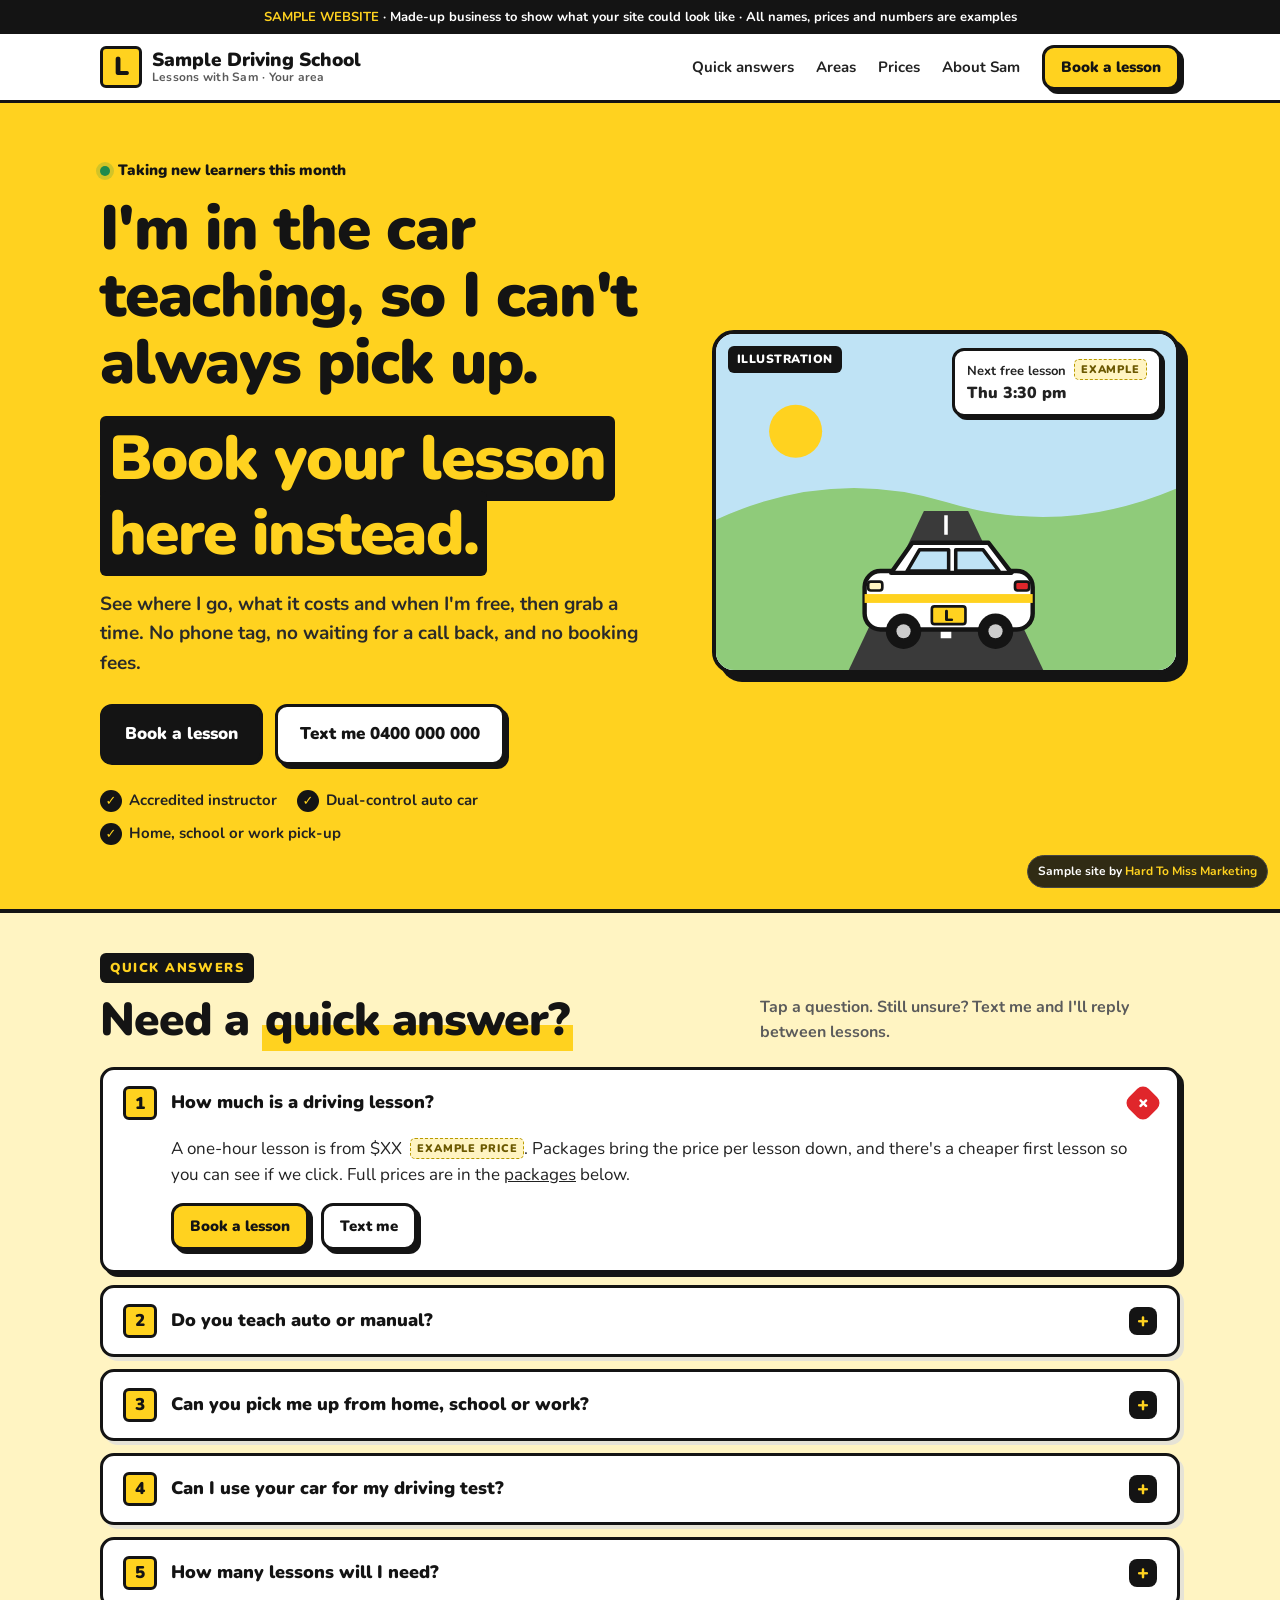
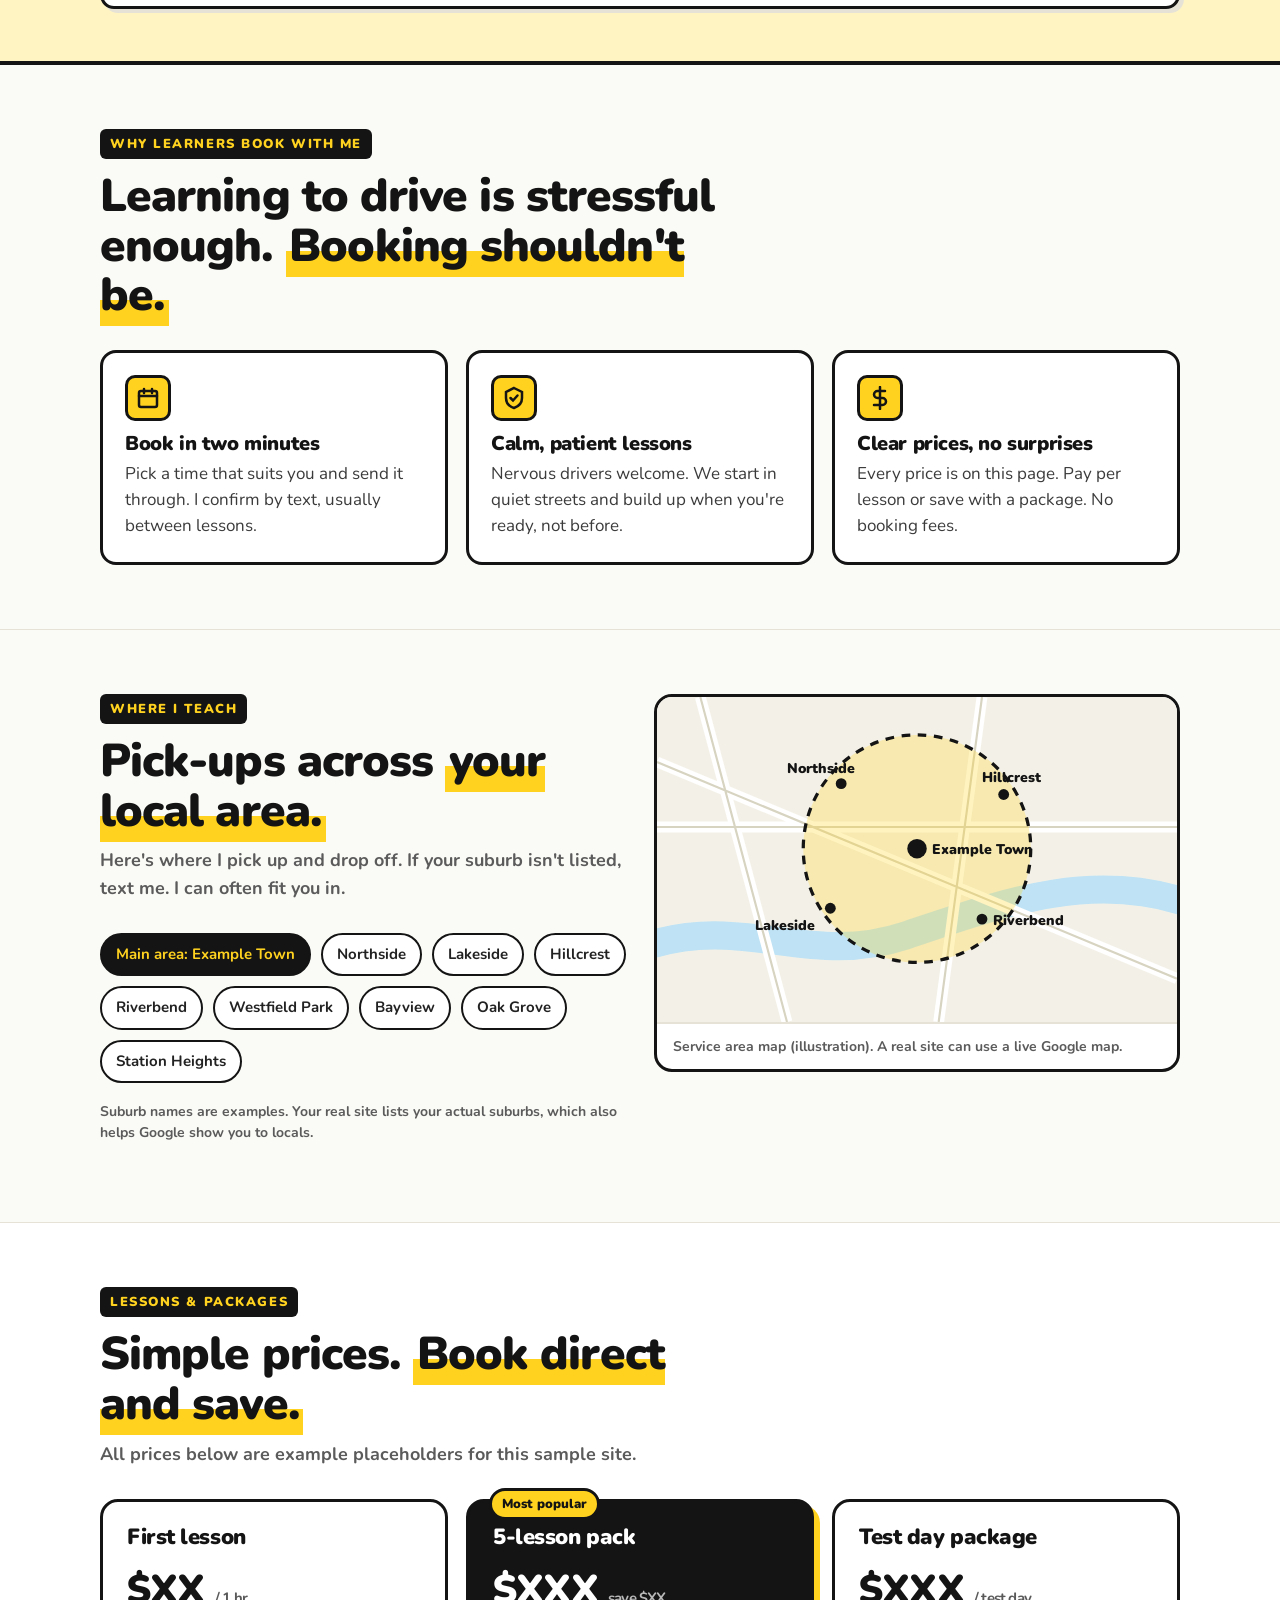
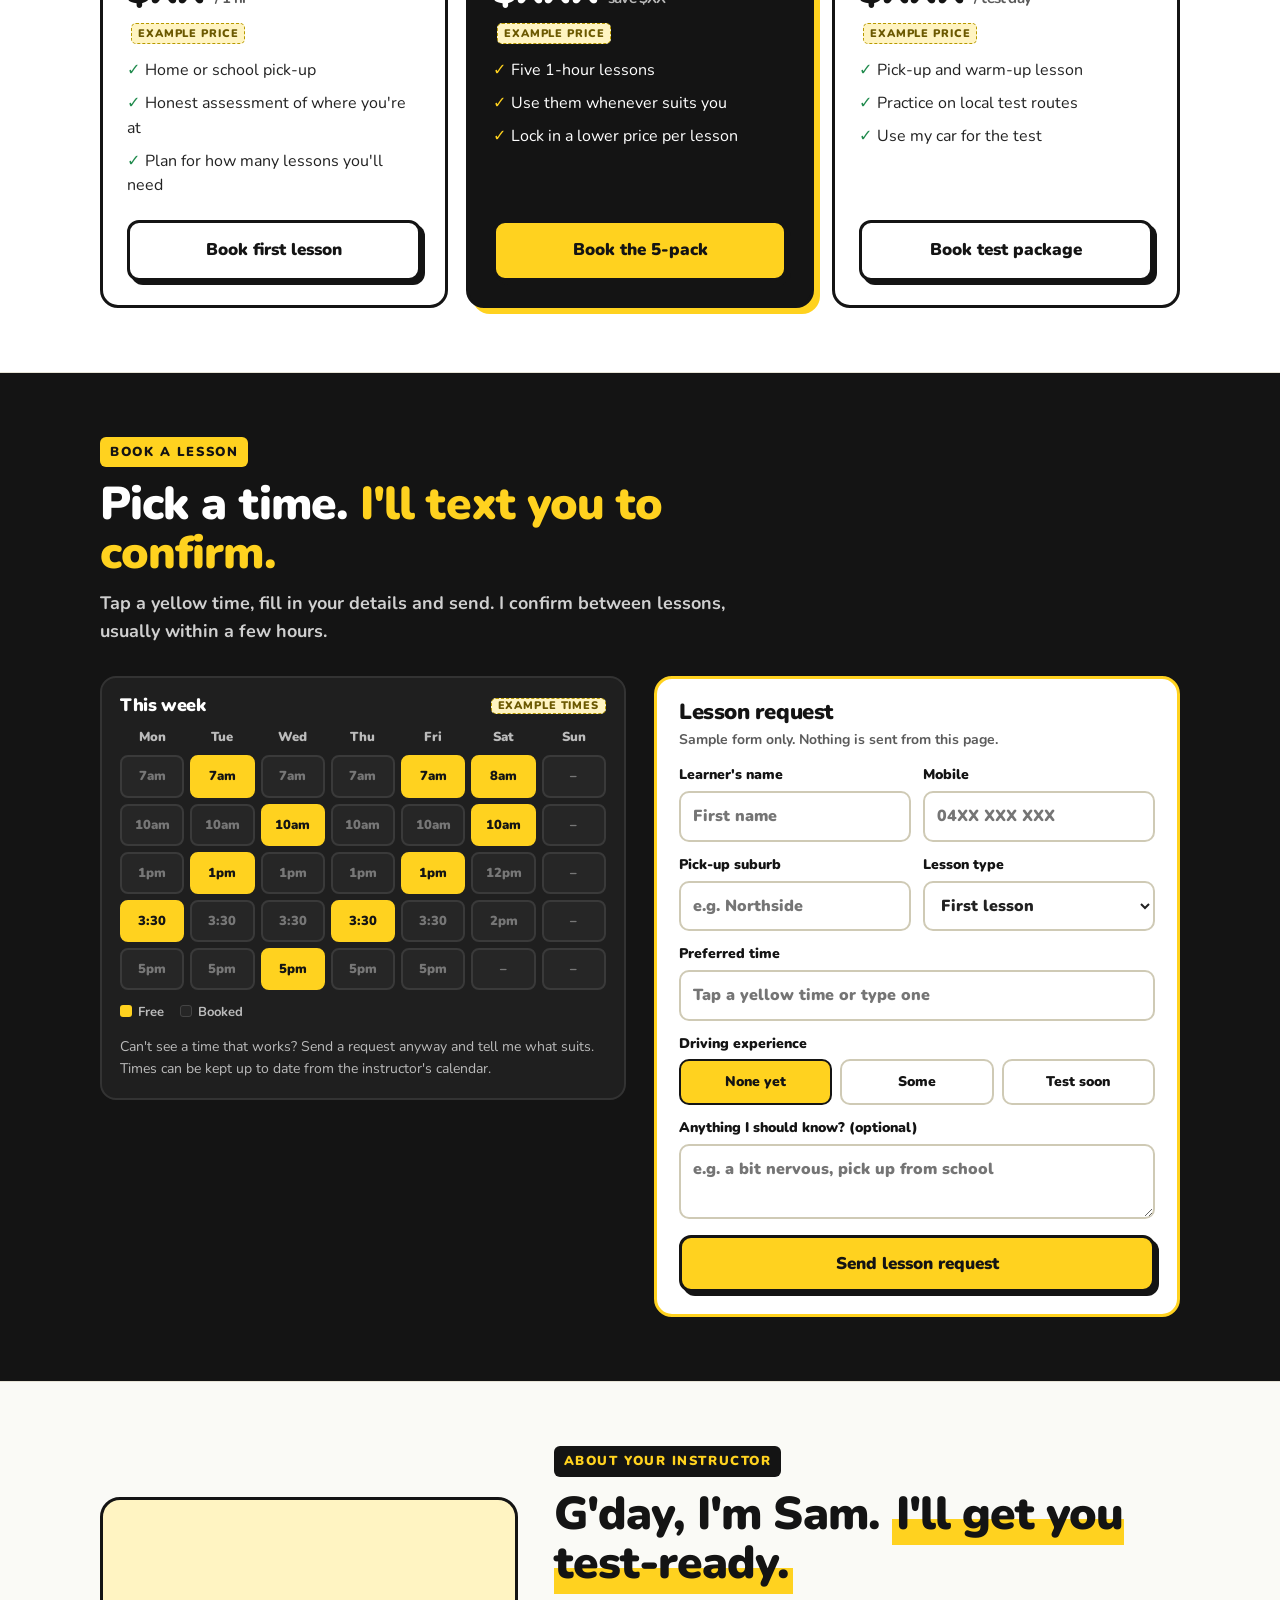
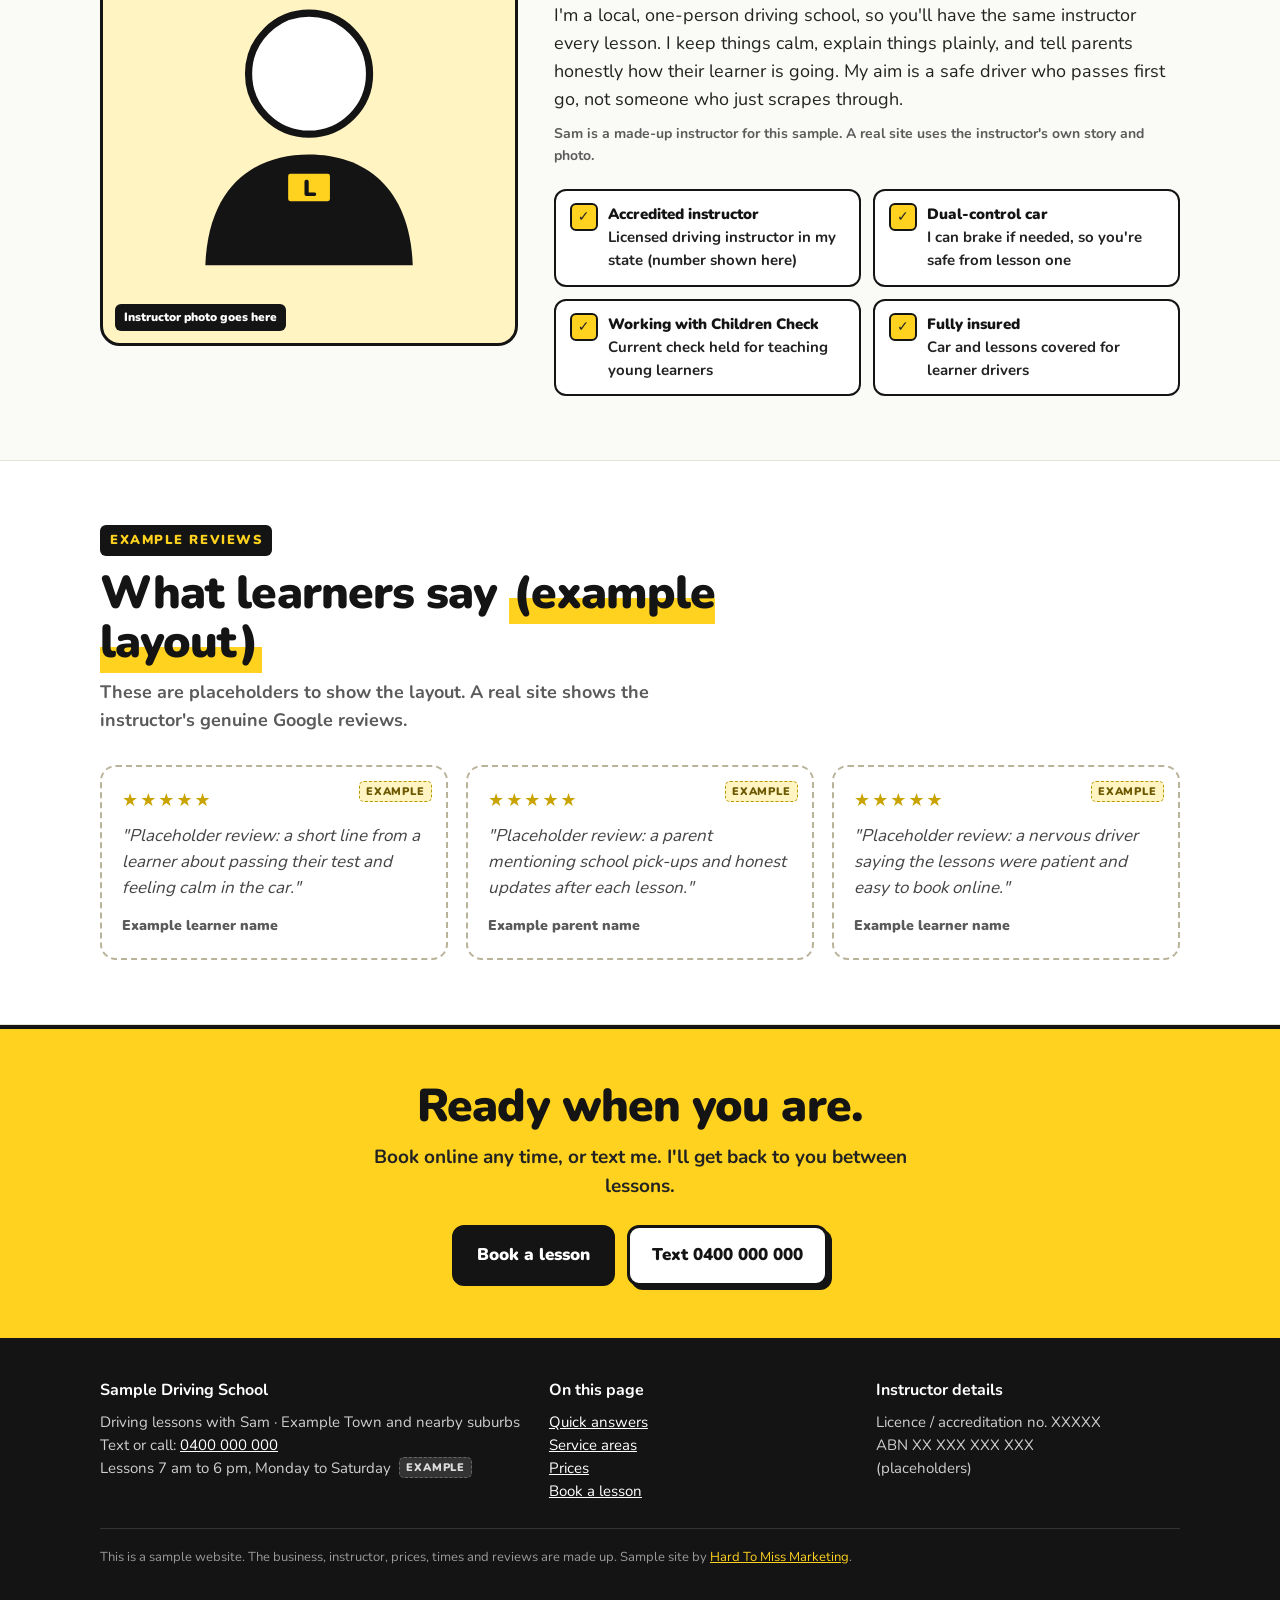
==== samples/driving-instructor/index.html @ 2f1a0ff8 "Add driving instructor sample site at /samples/driving-instructor/ (noindex)" ====
<!doctype html>
<html lang="en-AU">
<head>
<meta charset="utf-8">
<meta name="viewport" content="width=device-width,initial-scale=1">
<title>Sample Driving School | Driving lessons with Sam (sample site)</title>
<meta name="description" content="SAMPLE SITE. Driving lessons with a patient, accredited local instructor. Auto lessons, home and school pick-ups, test packages. Book online, no phone tag.">
<meta name="robots" content="noindex,nofollow">
<style>
@font-face{font-family:Nunito;font-weight:400;font-display:swap;src:url(fonts/Nunito-400.woff2) format('woff2')}
@font-face{font-family:Nunito;font-weight:700;font-display:swap;src:url(fonts/Nunito-700.woff2) format('woff2')}
@font-face{font-family:Nunito;font-weight:900;font-display:swap;src:url(fonts/Nunito-900.woff2) format('woff2')}
:root{--yl:#FFD21F;--yl2:#FFF4C2;--dk:#141414;--ink:#222;--mu:#5b5b5b;--rd:#E0262B;--bg:#FAFAF6;--ln:#e6e3d6;--gn:#1F8A4C}
*{box-sizing:border-box}
html{scroll-behavior:smooth}
body{margin:0;font-family:Nunito,system-ui,-apple-system,Segoe UI,Arial,sans-serif;color:var(--ink);background:var(--bg);line-height:1.55;font-size:17px}
a{color:inherit}
img,svg{max-width:100%;display:block}
.wrap{max-width:1120px;margin:0 auto;padding:0 20px}
h1,h2,h3{font-weight:900;color:var(--dk);line-height:1.08;letter-spacing:-.02em;margin:0}
h2{font-size:clamp(30px,4vw,46px)}
.lab{display:inline-block;font-weight:900;font-size:13px;letter-spacing:.12em;text-transform:uppercase;background:var(--dk);color:var(--yl);padding:5px 10px;border-radius:6px}
.hl{background:linear-gradient(transparent 58%,var(--yl) 58%);padding:0 .08em}
.btn{white-space:nowrap;display:inline-flex;align-items:center;justify-content:center;gap:8px;font-weight:900;font-size:17px;text-decoration:none;padding:14px 22px;border-radius:12px;border:3px solid var(--dk);min-height:52px;cursor:pointer;font-family:inherit;transition:transform .12s,box-shadow .12s}
.btn:active{transform:translate(2px,2px)}
.btn.y{background:var(--yl);color:var(--dk);box-shadow:4px 4px 0 var(--dk)}
.btn.k{background:var(--dk);color:#fff;box-shadow:4px 4px 0 var(--yl)}
.btn.w{background:#fff;color:var(--dk);box-shadow:4px 4px 0 var(--dk)}
.cta{display:flex;flex-wrap:wrap;gap:12px}
/* sample ribbon */
.sample{background:var(--dk);color:#fff;font-size:13px;font-weight:700;text-align:center;padding:7px 12px}
.sample b{color:var(--yl)}
/* header */
header{background:#fff;border-bottom:3px solid var(--dk);position:sticky;top:0;z-index:20}
header .wrap{display:flex;align-items:center;justify-content:space-between;gap:14px;height:66px}
.logo{display:flex;align-items:center;gap:10px;text-decoration:none;font-weight:900;font-size:19px;color:var(--dk);line-height:1.05}
.logo small{display:block;font-weight:700;font-size:12px;color:var(--mu);letter-spacing:.02em}
.lp{flex:none;width:42px;height:42px;background:var(--yl);border:3px solid var(--dk);border-radius:6px;display:grid;place-items:center;font-weight:900;font-size:26px;color:var(--dk);line-height:1}
nav{display:flex;align-items:center;gap:22px;font-weight:700;font-size:15px}
nav a{text-decoration:none}
nav a:not(.btn):hover{text-decoration:underline;text-decoration-color:var(--yl);text-decoration-thickness:3px}
nav .btn{min-height:42px;padding:8px 16px;font-size:15px}
@media(max-width:860px){nav a:not(.btn){display:none}}
/* hero */
.hero{background:var(--yl);border-bottom:4px solid var(--dk);position:relative;overflow:hidden}
.hero .wrap{display:grid;grid-template-columns:1.1fr .9fr;gap:40px;align-items:center;padding-top:56px;padding-bottom:64px}
.hero .kick{font-weight:900;font-size:15px;color:var(--dk);display:flex;align-items:center;gap:8px;margin-bottom:14px}
.hero .kick i{width:10px;height:10px;border-radius:50%;background:var(--gn);box-shadow:0 0 0 4px rgba(31,138,76,.2);display:inline-block}
.hero h1{font-size:clamp(36px,5.2vw,62px)}
.hero h1 .l1{display:block;margin-bottom:.38em}
.hero h1 .l2{display:inline;line-height:1.22}
.hero h1 .l2{background:var(--dk);color:var(--yl);padding:0 .14em;border-radius:6px;box-decoration-break:clone;-webkit-box-decoration-break:clone}
.hero p.sub{font-size:19px;font-weight:700;max-width:540px;margin:18px 0 26px;color:#2a2a2a}
.hero .ticks{list-style:none;padding:0;margin:24px 0 0;display:flex;flex-wrap:wrap;gap:10px 20px;font-weight:700;font-size:15px}
.hero .ticks li::before{content:"✓";display:inline-grid;place-items:center;width:22px;height:22px;border-radius:50%;background:var(--dk);color:var(--yl);font-size:13px;margin-right:7px;font-weight:900}
.art{background:#fff;border:4px solid var(--dk);border-radius:22px;box-shadow:8px 8px 0 var(--dk);overflow:hidden;position:relative}
.art .tag{position:absolute;top:12px;left:12px;background:var(--dk);color:#fff;font-size:12px;font-weight:900;padding:4px 9px;border-radius:6px;letter-spacing:.04em}
.next{position:absolute;right:14px;top:14px;background:#fff;border:3px solid var(--dk);border-radius:12px;padding:8px 12px;font-size:13px;font-weight:700;box-shadow:3px 3px 0 var(--dk)}
.next b{display:block;font-size:16px;font-weight:900}
/* quick answers */
.qa{background:var(--yl2);padding:40px 0 52px;border-bottom:4px solid var(--dk)}
.qa .head{display:flex;align-items:end;justify-content:space-between;gap:20px;flex-wrap:wrap;margin-bottom:22px}
.qa h2{margin-top:12px}
.qa .hint{font-weight:700;color:var(--mu);font-size:16px;max-width:420px;margin:0}
.acc{display:grid;gap:12px}
.acc details{background:#fff;border:3px solid var(--dk);border-radius:14px;box-shadow:4px 4px 0 var(--ln);overflow:hidden}
.acc details[open]{box-shadow:4px 4px 0 var(--dk)}
.acc summary{list-style:none;cursor:pointer;display:flex;align-items:center;gap:14px;padding:16px 20px;font-weight:900;font-size:18px;color:var(--dk)}
.acc summary::-webkit-details-marker{display:none}
.acc .n{flex:none;width:34px;height:34px;border-radius:6px;background:var(--yl);border:3px solid var(--dk);display:grid;place-items:center;font-weight:900;font-size:17px;line-height:1}
.acc .q{flex:1}
.acc .ch{flex:none;width:28px;height:28px;border-radius:8px;background:var(--dk);color:var(--yl);display:grid;place-items:center;font-weight:900;font-size:20px;line-height:1;transition:transform .15s}
.acc details[open] .ch{transform:rotate(45deg);background:var(--rd);color:#fff}
.acc .ans{padding:0 20px 20px 68px}
.acc .ans p{margin:0 0 14px;font-size:17px}
.acc .ans .btn{min-height:44px;padding:9px 16px;font-size:15px}
.eg{display:inline-block;font-size:11px;font-weight:900;letter-spacing:.08em;text-transform:uppercase;background:var(--yl2);border:1.5px dashed #b89a00;color:#6b5800;padding:1px 6px;border-radius:5px;vertical-align:2px;margin-left:4px}
/* sections */
section.s{padding:64px 0;border-bottom:1px solid var(--ln)}
.sh{max-width:640px;margin-bottom:30px}
.sh p{color:var(--mu);font-weight:700;margin:12px 0 0;font-size:18px}
.sh h2{margin-top:12px}
/* problem strip */
.why{display:grid;grid-template-columns:repeat(3,1fr);gap:18px}
.card{background:#fff;border:3px solid var(--dk);border-radius:16px;padding:22px}
.card h3{font-size:20px;margin:12px 0 6px}
.card p{margin:0;color:#3b3b3b}
.ic{width:46px;height:46px;border-radius:10px;background:var(--yl);border:3px solid var(--dk);display:grid;place-items:center}
/* areas */
.areas{display:grid;grid-template-columns:1fr 1fr;gap:28px;align-items:start}
.chips{display:flex;flex-wrap:wrap;gap:10px}
.chips span{background:#fff;border:2px solid var(--dk);border-radius:999px;padding:8px 14px;font-weight:700;font-size:15px}
.chips span.m{background:var(--dk);color:var(--yl)}
.mapbox{background:#fff;border:3px solid var(--dk);border-radius:18px;overflow:hidden}
.mapbox .cap{padding:12px 16px;font-size:14px;font-weight:700;color:var(--mu);border-top:2px solid var(--ln)}
/* packages */
.pk{display:grid;grid-template-columns:repeat(3,1fr);gap:18px;align-items:stretch}
.pkg{background:#fff;border:3px solid var(--dk);border-radius:18px;padding:24px;display:flex;flex-direction:column;position:relative}
.pkg.pop{background:var(--dk);color:#fff;box-shadow:6px 6px 0 var(--yl)}
.pkg.pop h3,.pkg.pop .pr{color:#fff}
.pkg .badge{position:absolute;top:-14px;left:20px;background:var(--yl);color:var(--dk);border:3px solid var(--dk);font-weight:900;font-size:13px;padding:3px 10px;border-radius:999px}
.pkg h3{font-size:22px}
.pkg .pr{font-size:40px;font-weight:900;color:var(--dk);margin:10px 0 2px;letter-spacing:-.02em}
.pkg .pr small{font-size:15px;font-weight:700;opacity:.7}
.pkg ul{list-style:none;padding:0;margin:14px 0 22px;display:grid;gap:8px;font-size:16px}
.pkg li::before{content:"✓ ";font-weight:900;color:var(--gn)}
.pkg.pop li::before{color:var(--yl)}
.pkg .btn{margin-top:auto}
.note{font-size:14px;color:var(--mu);font-weight:700;margin-top:18px}
/* booking */
.book{background:var(--dk);color:#fff;border-bottom:4px solid var(--yl)}
.book h2,.book h3{color:#fff}
.book .sh p{color:#cfcfcf}
.bk{display:grid;grid-template-columns:1fr 1fr;gap:28px;align-items:start}
.week{background:#1f1f1f;border:2px solid #333;border-radius:16px;padding:18px}
.week h3{font-size:18px;margin-bottom:12px;display:flex;justify-content:space-between;align-items:center;gap:8px}
.grid7{display:grid;grid-template-columns:repeat(7,1fr);gap:6px;font-size:13px;text-align:center}
.grid7 .d{font-weight:900;color:#bbb;padding-bottom:2px}
.slot{border-radius:8px;padding:9px 0;font-weight:900;border:2px solid #3a3a3a;color:#777;background:#262626}
.slot.o{background:var(--yl);color:var(--dk);border-color:var(--yl);cursor:pointer}
.slot.o.sel{background:#fff;border-color:#fff;outline:3px solid var(--gn)}
.key{display:flex;gap:16px;font-size:13px;color:#bbb;margin-top:12px;font-weight:700}
.key i{display:inline-block;width:12px;height:12px;border-radius:3px;margin-right:6px;vertical-align:-1px}
form{background:#fff;color:var(--ink);border-radius:18px;padding:22px;border:3px solid var(--yl)}
form h3{color:var(--dk)!important;font-size:22px;margin-bottom:4px}
form .small{font-size:14px;color:var(--mu);margin:0 0 14px;font-weight:700}
.f2{display:grid;grid-template-columns:1fr 1fr;gap:12px}
label{display:block;font-weight:900;font-size:14px;margin-bottom:12px;color:var(--dk)}
input,select,textarea{display:block;width:100%;margin-top:5px;font:inherit;font-size:16px;padding:11px 12px;border:2px solid #cfcab5;border-radius:10px;background:#fff;color:var(--ink)}
input:focus,select:focus,textarea:focus{outline:none;border-color:var(--dk);box-shadow:0 0 0 3px var(--yl)}
.seg{display:flex;gap:8px;margin-top:5px}
.seg label{flex:1;margin:0}
.seg input{position:absolute;opacity:0;width:1px;height:1px}
.seg span{display:block;text-align:center;border:2px solid #cfcab5;border-radius:10px;padding:10px;font-weight:900;cursor:pointer}
.seg input:checked+span{background:var(--yl);border-color:var(--dk)}
form .btn{width:100%;margin-top:4px}
.ok{display:none;background:#eaf7ef;border:2px solid var(--gn);border-radius:12px;padding:14px;font-weight:700;margin-top:12px}
/* about */
.ab{display:grid;grid-template-columns:.8fr 1.2fr;gap:36px;align-items:center}
.ph{background:var(--yl2);border:3px solid var(--dk);border-radius:20px;aspect-ratio:4/4.3;display:grid;place-items:center;position:relative;overflow:hidden}
.ph .tag{position:absolute;bottom:12px;left:12px;background:var(--dk);color:#fff;font-size:12px;font-weight:900;padding:4px 9px;border-radius:6px}
.trust{display:grid;grid-template-columns:1fr 1fr;gap:12px;margin-top:22px}
.trust div{background:#fff;border:2px solid var(--dk);border-radius:12px;padding:12px 14px;font-weight:700;font-size:15px;display:flex;gap:10px;align-items:flex-start}
.trust b{display:block;font-weight:900;color:var(--dk)}
.trust .ti{flex:none;width:28px;height:28px;border-radius:6px;background:var(--yl);border:2px solid var(--dk);display:grid;place-items:center;font-weight:900;font-size:14px}
/* reviews */
.rv3{display:grid;grid-template-columns:repeat(3,1fr);gap:18px}
.rev{background:#fff;border:2px dashed #b9b39a;border-radius:16px;padding:20px;position:relative}
.rev .st{color:#c9a400;font-size:18px;letter-spacing:2px}
.rev p{margin:8px 0 10px;font-style:italic;color:#444}
.rev small{font-weight:900;color:var(--mu)}
.rev .eg{position:absolute;top:14px;right:14px}
/* final cta */
.fin{background:var(--yl);border-top:4px solid var(--dk);border-bottom:4px solid var(--dk);padding:52px 0;text-align:center}
.fin p{font-weight:700;font-size:19px;margin:12px auto 24px;max-width:560px}
.fin .cta{justify-content:center}
footer{background:var(--dk);color:#cfcfcf;padding:36px 0 96px;font-size:15px}
footer .wrap{display:grid;grid-template-columns:1.4fr 1fr 1fr;gap:24px}
footer h4{color:#fff;margin:0 0 8px;font-size:16px}
footer a{color:#fff}
footer .htm{grid-column:1/-1;border-top:1px solid #333;padding-top:18px;font-size:13px;color:#9a9a9a}
footer .htm a{color:var(--yl)}
/* sticky mobile bar */
.bar{position:fixed;left:0;right:0;bottom:0;z-index:30;display:none;gap:8px;padding:10px 12px calc(10px + env(safe-area-inset-bottom));background:#fff;border-top:3px solid var(--dk)}
.bar .btn{flex:1;min-height:48px;padding:10px;font-size:16px;box-shadow:none}
/* sample badge */
.badge-htm{position:fixed;right:12px;bottom:12px;z-index:40;background:rgba(20,20,20,.88);color:#fff;font-size:12px;font-weight:700;padding:6px 10px;border-radius:999px;text-decoration:none;border:1px solid #444}
.badge-htm b{color:var(--yl)}
@media(max-width:900px){
 .hero .wrap,.areas,.bk,.ab{grid-template-columns:1fr}
 .why,.pk,.rv3{grid-template-columns:1fr}
 .pk{gap:26px}
 footer .wrap{grid-template-columns:1fr}
}
@media(max-width:600px){
 body{font-size:16px}
 .hero .wrap{padding-top:30px;padding-bottom:40px;gap:28px}
 .hero p.sub{font-size:17px}
 .hero .cta .btn{flex:1 1 100%}
 section.s{padding:46px 0}
 .acc summary{padding:14px;font-size:16px;gap:10px}
 .acc .n{width:30px;height:30px;font-size:15px}
 .acc .ans{padding:0 14px 16px 54px}
 .acc .ans .cta .btn{flex:1}
 .f2,.trust{grid-template-columns:1fr}
 .bar{display:flex}
 .badge-htm{bottom:84px}
 .logo{font-size:17px}
 nav .btn{display:none}
}
</style>
</head>
<body>

<div class="sample"><b>SAMPLE WEBSITE</b> · Made-up business to show what your site could look like · All names, prices and numbers are examples</div>

<header>
 <div class="wrap">
  <a class="logo" href="#top"><span class="lp">L</span><span>Sample Driving School<small>Lessons with Sam · Your area</small></span></a>
  <nav>
   <a href="#answers">Quick answers</a>
   <a href="#areas">Areas</a>
   <a href="#packages">Prices</a>
   <a href="#about">About Sam</a>
   <a class="btn y" href="#book">Book a lesson</a>
  </nav>
 </div>
</header>

<section class="hero" id="top">
 <div class="wrap">
  <div>
   <div class="kick"><i></i>Taking new learners this month</div>
   <h1><span class="l1">I'm in the car teaching, so I can't always pick up.</span> <span class="l2">Book your lesson here instead.</span></h1>
   <p class="sub">See where I go, what it costs and when I'm free, then grab a time. No phone tag, no waiting for a call back, and no booking fees.</p>
   <div class="cta">
    <a class="btn k" href="#book">Book a lesson</a>
    <a class="btn w" href="sms:0400000000?body=Hi%20Sam%2C%20I%27d%20like%20to%20book%20a%20driving%20lesson">Text me 0400 000 000</a>
   </div>
   <ul class="ticks">
    <li>Accredited instructor</li>
    <li>Dual-control auto car</li>
    <li>Home, school or work pick-up</li>
   </ul>
  </div>
  <div class="art" aria-hidden="true">
   <span class="tag">ILLUSTRATION</span>
   <svg viewBox="0 0 520 380" role="img">
    <rect width="520" height="380" fill="#BFE3F5"/>
    <circle cx="90" cy="110" r="30" fill="#FFD21F"/>
    <path d="M0 210 Q130 150 260 190 T520 175 V380 H0Z" fill="#8FCB7A"/>
    <path d="M150 380 L235 200 H285 L370 380Z" fill="#3a3a3a"/>
    <path d="M258 205 h4 v22 h-4z M256 245 h8 v30 h-8z M254 300 h12 v44 h-12z" fill="#fff"/>
    <g transform="translate(150 230)">
     <rect x="18" y="38" width="190" height="66" rx="18" fill="#fff" stroke="#141414" stroke-width="5"/>
     <path d="M48 40 L72 6 H158 L184 40Z" fill="#fff" stroke="#141414" stroke-width="5" stroke-linejoin="round"/>
     <path d="M80 14 H113 V38 H66Z M121 14 H152 L170 38 H121Z" fill="#BFE3F5" stroke="#141414" stroke-width="4" stroke-linejoin="round"/>
     <rect x="18" y="64" width="190" height="10" fill="#FFD21F"/>
     <rect x="94" y="78" width="38" height="20" rx="3" fill="#FFD21F" stroke="#141414" stroke-width="3"/>
     <text x="113" y="95" text-anchor="middle" font-family="Nunito,Arial" font-weight="900" font-size="18" fill="#141414">L</text>
     <circle cx="62" cy="106" r="20" fill="#141414"/><circle cx="62" cy="106" r="8" fill="#ccc"/>
     <circle cx="166" cy="106" r="20" fill="#141414"/><circle cx="166" cy="106" r="8" fill="#ccc"/>
     <rect x="22" y="50" width="16" height="10" rx="3" fill="#FFF4C2" stroke="#141414" stroke-width="3"/>
     <rect x="188" y="50" width="16" height="10" rx="3" fill="#E0262B" stroke="#141414" stroke-width="3"/>
    </g>
    
   </svg>
   <div class="next"><span>Next free lesson <span class="eg">Example</span></span><b>Thu 3:30 pm</b></div>
  </div>
 </div>
</section>

<section class="qa" id="answers" aria-label="Need a quick answer">
 <div class="wrap">
  <div class="head">
   <div>
    <span class="lab">Quick answers</span>
    <h2>Need a <span class="hl">quick answer?</span></h2>
   </div>
   <p class="hint">Tap a question. Still unsure? Text me and I'll reply between lessons.</p>
  </div>
  <div class="acc">
   <details open>
    <summary><span class="n">1</span><span class="q">How much is a driving lesson?</span><span class="ch" aria-hidden="true">+</span></summary>
    <div class="ans">
     <p>A one-hour lesson is from $XX <span class="eg">Example price</span>. Packages bring the price per lesson down, and there's a cheaper first lesson so you can see if we click. Full prices are in the <a href="#packages">packages</a> below.</p>
     <div class="cta"><a class="btn y" href="#book">Book a lesson</a><a class="btn w" href="sms:0400000000">Text me</a></div>
    </div>
   </details>
   <details>
    <summary><span class="n">2</span><span class="q">Do you teach auto or manual?</span><span class="ch" aria-hidden="true">+</span></summary>
    <div class="ans">
     <p>I teach in a dual-control automatic. Most learners go auto now because it's quicker to learn and easier to pass. If you specifically need a manual licence, text me and I'll point you to someone good.</p>
     <div class="cta"><a class="btn y" href="#book">Book a lesson</a><a class="btn w" href="sms:0400000000">Text me</a></div>
    </div>
   </details>
   <details>
    <summary><span class="n">3</span><span class="q">Can you pick me up from home, school or work?</span><span class="ch" aria-hidden="true">+</span></summary>
    <div class="ans">
     <p>Yes. I'll pick you up and drop you back anywhere in my <a href="#areas">service areas</a>, including straight from school. Parents are welcome to sit in the back for a lesson if they want to see how it's going.</p>
     <div class="cta"><a class="btn y" href="#book">Book a lesson</a><a class="btn w" href="sms:0400000000">Text me</a></div>
    </div>
   </details>
   <details>
    <summary><span class="n">4</span><span class="q">Can I use your car for my driving test?</span><span class="ch" aria-hidden="true">+</span></summary>
    <div class="ans">
     <p>Yes. With the test package I pick you up, give you a warm-up lesson on the local test routes, then you sit the test in the car you've been learning in. You book the test itself with the licensing office, and I'll help you find a time that works.</p>
     <div class="cta"><a class="btn y" href="#book">Book a lesson</a><a class="btn w" href="sms:0400000000">Text me</a></div>
    </div>
   </details>
   <details>
    <summary><span class="n">5</span><span class="q">How many lessons will I need?</span><span class="ch" aria-hidden="true">+</span></summary>
    <div class="ans">
     <p>It depends on how much driving you do at home. Someone who practises with a parent most weeks might only need a handful of lessons to get test-ready. A complete beginner will need more. After your first lesson I'll give you an honest number, not an upsell.</p>
     <div class="cta"><a class="btn y" href="#book">Book a lesson</a><a class="btn w" href="sms:0400000000">Text me</a></div>
    </div>
   </details>
  </div>
 </div>
</section>

<section class="s">
 <div class="wrap">
  <div class="sh">
   <span class="lab">Why learners book with me</span>
   <h2>Learning to drive is stressful enough. <span class="hl">Booking shouldn't be.</span></h2>
  </div>
  <div class="why">
   <div class="card">
    <div class="ic"><svg width="24" height="24" viewBox="0 0 24 24" fill="none" stroke="#141414" stroke-width="2.5" stroke-linecap="round"><rect x="3" y="5" width="18" height="16" rx="2"/><path d="M3 10h18M8 3v4M16 3v4"/></svg></div>
    <h3>Book in two minutes</h3>
    <p>Pick a time that suits you and send it through. I confirm by text, usually between lessons.</p>
   </div>
   <div class="card">
    <div class="ic"><svg width="24" height="24" viewBox="0 0 24 24" fill="none" stroke="#141414" stroke-width="2.5" stroke-linecap="round"><path d="M12 2l8 4v6c0 5-3.5 8.5-8 10-4.5-1.5-8-5-8-10V6z"/><path d="M8.5 12l2.5 2.5 4.5-5"/></svg></div>
    <h3>Calm, patient lessons</h3>
    <p>Nervous drivers welcome. We start in quiet streets and build up when you're ready, not before.</p>
   </div>
   <div class="card">
    <div class="ic"><svg width="24" height="24" viewBox="0 0 24 24" fill="none" stroke="#141414" stroke-width="2.5" stroke-linecap="round"><path d="M12 1v22M17 5H9.5a3.5 3.5 0 000 7h5a3.5 3.5 0 010 7H6"/></svg></div>
    <h3>Clear prices, no surprises</h3>
    <p>Every price is on this page. Pay per lesson or save with a package. No booking fees.</p>
   </div>
  </div>
 </div>
</section>

<section class="s" id="areas">
 <div class="wrap areas">
  <div>
   <div class="sh">
    <span class="lab">Where I teach</span>
    <h2>Pick-ups across <span class="hl">your local area.</span></h2>
    <p>Here's where I pick up and drop off. If your suburb isn't listed, text me. I can often fit you in.</p>
   </div>
   <div class="chips">
    <span class="m">Main area: Example Town</span>
    <span>Northside</span><span>Lakeside</span><span>Hillcrest</span><span>Riverbend</span><span>Westfield Park</span><span>Bayview</span><span>Oak Grove</span><span>Station Heights</span>
   </div>
   <p class="note">Suburb names are examples. Your real site lists your actual suburbs, which also helps Google show you to locals.</p>
  </div>
  <div class="mapbox" aria-hidden="true">
   <svg viewBox="0 0 480 300">
    <rect width="480" height="300" fill="#F3F1E7"/>
    <path d="M-10 230 C80 200 140 250 230 220 S400 160 490 190" stroke="#BFE3F5" stroke-width="26" fill="none"/>
    <path d="M40 0 L120 300 M0 120 H480 M300 0 L260 300 M0 60 L480 260" stroke="#fff" stroke-width="10"/>
    <path d="M40 0 L120 300 M0 120 H480 M300 0 L260 300 M0 60 L480 260" stroke="#d8d4c2" stroke-width="2"/>
    <circle cx="240" cy="140" r="105" fill="#FFD21F" fill-opacity=".28" stroke="#141414" stroke-width="3" stroke-dasharray="8 7"/>
    <g font-family="Nunito,Arial" font-weight="900" font-size="13" fill="#141414">
     <circle cx="240" cy="140" r="9" fill="#141414"/><text x="254" y="145">Example Town</text>
     <circle cx="170" cy="80" r="5"/><text x="120" y="70">Northside</text>
     <circle cx="320" cy="90" r="5"/><text x="300" y="78">Hillcrest</text>
     <circle cx="300" cy="205" r="5"/><text x="310" y="210">Riverbend</text>
     <circle cx="160" cy="195" r="5"/><text x="90" y="215">Lakeside</text>
    </g>
   </svg>
   <div class="cap">Service area map (illustration). A real site can use a live Google map.</div>
  </div>
 </div>
</section>

<section class="s" id="packages" style="background:#fff">
 <div class="wrap">
  <div class="sh">
   <span class="lab">Lessons &amp; packages</span>
   <h2>Simple prices. <span class="hl">Book direct and save.</span></h2>
   <p>All prices below are example placeholders for this sample site.</p>
  </div>
  <div class="pk">
   <div class="pkg">
    <h3>First lesson</h3>
    <div class="pr">$XX <small>/ 1 hr</small></div>
    <span class="eg" style="align-self:flex-start">Example price</span>
    <ul><li>Home or school pick-up</li><li>Honest assessment of where you're at</li><li>Plan for how many lessons you'll need</li></ul>
    <a class="btn w" href="#book" data-pkg="First lesson">Book first lesson</a>
   </div>
   <div class="pkg pop">
    <span class="badge">Most popular</span>
    <h3>5-lesson pack</h3>
    <div class="pr">$XXX <small>save $XX</small></div>
    <span class="eg" style="align-self:flex-start">Example price</span>
    <ul><li>Five 1-hour lessons</li><li>Use them whenever suits you</li><li>Lock in a lower price per lesson</li></ul>
    <a class="btn y" href="#book" data-pkg="5-lesson pack">Book the 5-pack</a>
   </div>
   <div class="pkg">
    <h3>Test day package</h3>
    <div class="pr">$XXX <small>/ test day</small></div>
    <span class="eg" style="align-self:flex-start">Example price</span>
    <ul><li>Pick-up and warm-up lesson</li><li>Practice on local test routes</li><li>Use my car for the test</li></ul>
    <a class="btn w" href="#book" data-pkg="Test day package">Book test package</a>
   </div>
  </div>
   </div>
</section>

<section class="s book" id="book">
 <div class="wrap">
  <div class="sh">
   <span class="lab" style="background:var(--yl);color:var(--dk)">Book a lesson</span>
   <h2>Pick a time. <span style="color:var(--yl)">I'll text you to confirm.</span></h2>
   <p>Tap a yellow time, fill in your details and send. I confirm between lessons, usually within a few hours.</p>
  </div>
  <div class="bk">
   <div class="week">
    <h3>This week <span class="eg">Example times</span></h3>
    <div class="grid7" id="slots">
     <div class="d">Mon</div><div class="d">Tue</div><div class="d">Wed</div><div class="d">Thu</div><div class="d">Fri</div><div class="d">Sat</div><div class="d">Sun</div>
     <div class="slot">7am</div><div class="slot o">7am</div><div class="slot">7am</div><div class="slot">7am</div><div class="slot o">7am</div><div class="slot o">8am</div><div class="slot">–</div>
     <div class="slot">10am</div><div class="slot">10am</div><div class="slot o">10am</div><div class="slot">10am</div><div class="slot">10am</div><div class="slot o">10am</div><div class="slot">–</div>
     <div class="slot">1pm</div><div class="slot o">1pm</div><div class="slot">1pm</div><div class="slot">1pm</div><div class="slot o">1pm</div><div class="slot">12pm</div><div class="slot">–</div>
     <div class="slot o">3:30</div><div class="slot">3:30</div><div class="slot">3:30</div><div class="slot o">3:30</div><div class="slot">3:30</div><div class="slot">2pm</div><div class="slot">–</div>
     <div class="slot">5pm</div><div class="slot">5pm</div><div class="slot o">5pm</div><div class="slot">5pm</div><div class="slot">5pm</div><div class="slot">–</div><div class="slot">–</div>
    </div>
    <div class="key"><span><i style="background:var(--yl)"></i>Free</span><span><i style="background:#262626;border:1px solid #444"></i>Booked</span></div>
    <p style="font-size:14px;color:#bbb;margin:14px 0 0">Can't see a time that works? Send a request anyway and tell me what suits. Times can be kept up to date from the instructor's calendar.</p>
   </div>
   <form id="bf" novalidate>
    <h3>Lesson request</h3>
    <p class="small">Sample form only. Nothing is sent from this page.</p>
    <div class="f2">
     <label>Learner's name<input name="name" autocomplete="name" placeholder="First name"></label>
     <label>Mobile<input name="phone" type="tel" autocomplete="tel" placeholder="04XX XXX XXX"></label>
    </div>
    <div class="f2">
     <label>Pick-up suburb<input name="suburb" placeholder="e.g. Northside"></label>
     <label>Lesson type
      <select name="pkg" id="pkg"><option>First lesson</option><option>Single lesson</option><option>5-lesson pack</option><option>Test day package</option></select>
     </label>
    </div>
    <label>Preferred time<input name="time" id="time" placeholder="Tap a yellow time or type one"></label>
    <label>Driving experience
     <div class="seg">
      <label><input type="radio" name="exp" checked><span>None yet</span></label>
      <label><input type="radio" name="exp"><span>Some</span></label>
      <label><input type="radio" name="exp"><span>Test soon</span></label>
     </div>
    </label>
    <label>Anything I should know? (optional)<textarea name="msg" rows="2" placeholder="e.g. a bit nervous, pick up from school"></textarea></label>
    <button class="btn y" type="submit">Send lesson request</button>
    <div class="ok" id="ok">Thanks! On a real site this request goes straight to Sam's phone and email, and he texts back to confirm. (Sample only, nothing was sent.)</div>
   </form>
  </div>
 </div>
</section>

<section class="s" id="about">
 <div class="wrap ab">
  <div class="ph" aria-hidden="true">
   <svg viewBox="0 0 200 210" width="70%">
    <circle cx="100" cy="72" r="42" fill="#fff" stroke="#141414" stroke-width="5"/>
    <path d="M28 205 C30 150 62 128 100 128 S170 150 172 205Z" fill="#141414"/>
    <rect x="84" y="140" width="32" height="22" rx="3" fill="#FFD21F" stroke="#141414" stroke-width="3"/>
    <text x="100" y="157" text-anchor="middle" font-family="Nunito,Arial" font-weight="900" font-size="16" fill="#141414">L</text>
   </svg>
   <span class="tag">Instructor photo goes here</span>
  </div>
  <div>
   <span class="lab">About your instructor</span>
   <h2 style="margin-top:12px">G'day, I'm Sam. <span class="hl">I'll get you test-ready.</span></h2>
   <p style="font-size:18px;margin:14px 0 0">I'm a local, one-person driving school, so you'll have the same instructor every lesson. I keep things calm, explain things plainly, and tell parents honestly how their learner is going. My aim is a safe driver who passes first go, not someone who just scrapes through.</p>
   <p style="font-size:14px;color:var(--mu);font-weight:700;margin:10px 0 0">Sam is a made-up instructor for this sample. A real site uses the instructor's own story and photo.</p>
   <div class="trust">
    <div><span class="ti">✓</span><span><b>Accredited instructor</b>Licensed driving instructor in my state (number shown here)</span></div>
    <div><span class="ti">✓</span><span><b>Dual-control car</b>I can brake if needed, so you're safe from lesson one</span></div>
    <div><span class="ti">✓</span><span><b>Working with Children Check</b>Current check held for teaching young learners</span></div>
    <div><span class="ti">✓</span><span><b>Fully insured</b>Car and lessons covered for learner drivers</span></div>
   </div>
  </div>
 </div>
</section>

<section class="s" style="background:#fff">
 <div class="wrap">
  <div class="sh">
   <span class="lab">Example reviews</span>
   <h2>What learners say <span class="hl">(example layout)</span></h2>
   <p>These are placeholders to show the layout. A real site shows the instructor's genuine Google reviews.</p>
  </div>
  <div class="rv3">
   <div class="rev"><span class="eg">Example</span><div class="st">★★★★★</div><p>"Placeholder review: a short line from a learner about passing their test and feeling calm in the car."</p><small>Example learner name</small></div>
   <div class="rev"><span class="eg">Example</span><div class="st">★★★★★</div><p>"Placeholder review: a parent mentioning school pick-ups and honest updates after each lesson."</p><small>Example parent name</small></div>
   <div class="rev"><span class="eg">Example</span><div class="st">★★★★★</div><p>"Placeholder review: a nervous driver saying the lessons were patient and easy to book online."</p><small>Example learner name</small></div>
  </div>
 </div>
</section>

<section class="fin">
 <div class="wrap">
  <h2>Ready when you are.</h2>
  <p>Book online any time, or text me. I'll get back to you between lessons.</p>
  <div class="cta"><a class="btn k" href="#book">Book a lesson</a><a class="btn w" href="sms:0400000000">Text 0400 000 000</a></div>
 </div>
</section>

<footer>
 <div class="wrap">
  <div>
   <h4>Sample Driving School</h4>
   Driving lessons with Sam · Example Town and nearby suburbs<br>
   Text or call: <a href="tel:0400000000">0400 000 000</a><br>
   Lessons 7 am to 6 pm, Monday to Saturday <span class="eg" style="background:#333;color:#ddd;border-color:#666">Example</span>
  </div>
  <div>
   <h4>On this page</h4>
   <a href="#answers">Quick answers</a><br><a href="#areas">Service areas</a><br><a href="#packages">Prices</a><br><a href="#book">Book a lesson</a>
  </div>
  <div>
   <h4>Instructor details</h4>
   Licence / accreditation no. XXXXX<br>ABN XX XXX XXX XXX<br>(placeholders)
  </div>
  <div class="htm">This is a sample website. The business, instructor, prices, times and reviews are made up. Sample site by <a href="https://hardtomissmarketing.com/" target="_blank" rel="noopener">Hard To Miss Marketing</a>.</div>
 </div>
</footer>

<div class="bar"><a class="btn k" href="#book">Book a lesson</a><a class="btn y" href="sms:0400000000">Text me</a></div>
<a class="badge-htm" href="https://hardtomissmarketing.com/" target="_blank" rel="noopener">Sample site by <b>Hard To Miss Marketing</b></a>

<script>
document.querySelectorAll('.acc details').forEach(d=>d.addEventListener('toggle',()=>{if(d.open)document.querySelectorAll('.acc details').forEach(o=>{if(o!==d)o.open=false})}));
const days=['Mon','Tue','Wed','Thu','Fri','Sat','Sun'];
document.querySelectorAll('#slots .slot').forEach((s,i)=>{if(!s.classList.contains('o'))return;s.setAttribute('role','button');s.tabIndex=0;
 const pick=()=>{document.querySelectorAll('#slots .slot.sel').forEach(x=>x.classList.remove('sel'));s.classList.add('sel');document.getElementById('time').value=days[i%7]+' '+s.textContent};
 s.addEventListener('click',pick);s.addEventListener('keydown',e=>{if(e.key==='Enter'||e.key===' '){e.preventDefault();pick()}})});
document.querySelectorAll('[data-pkg]').forEach(a=>a.addEventListener('click',()=>{document.getElementById('pkg').value=a.dataset.pkg}));
document.getElementById('bf').addEventListener('submit',e=>{e.preventDefault();document.getElementById('ok').style.display='block'});
</script>
</body>
</html>
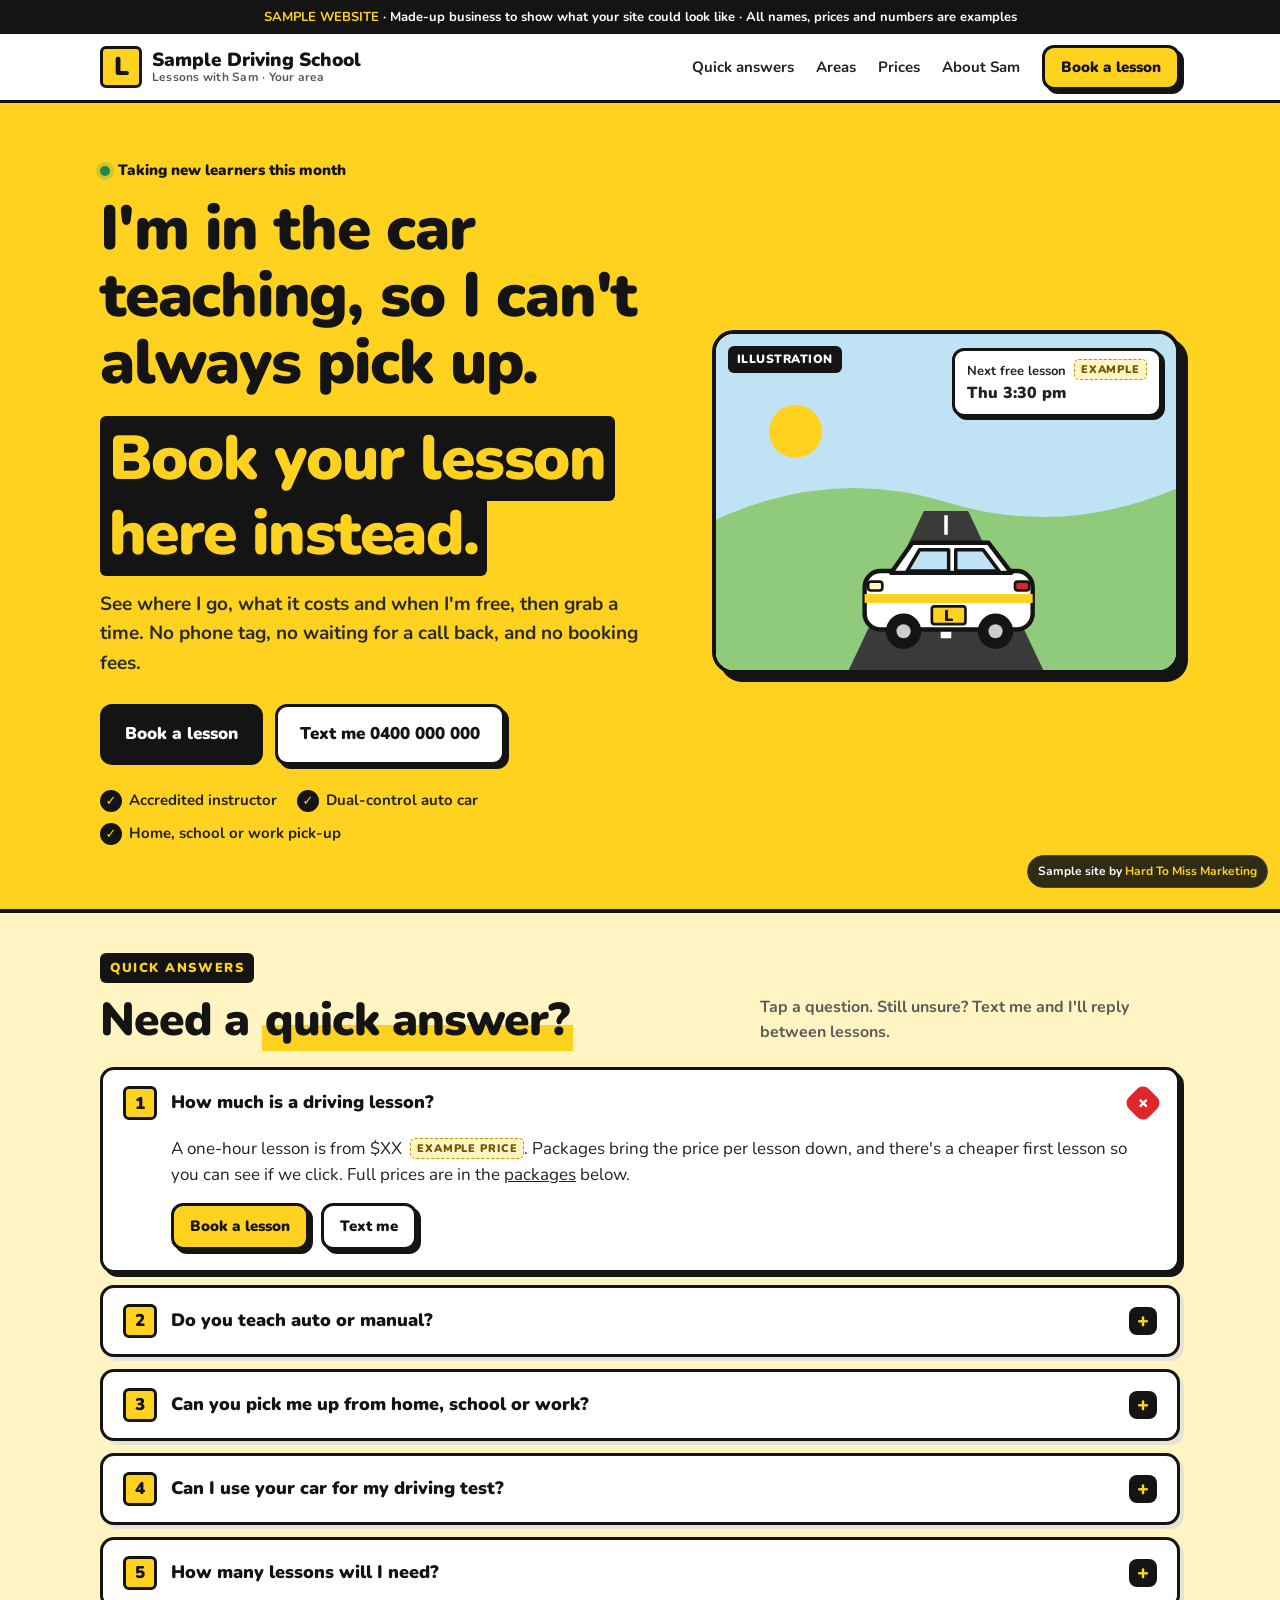
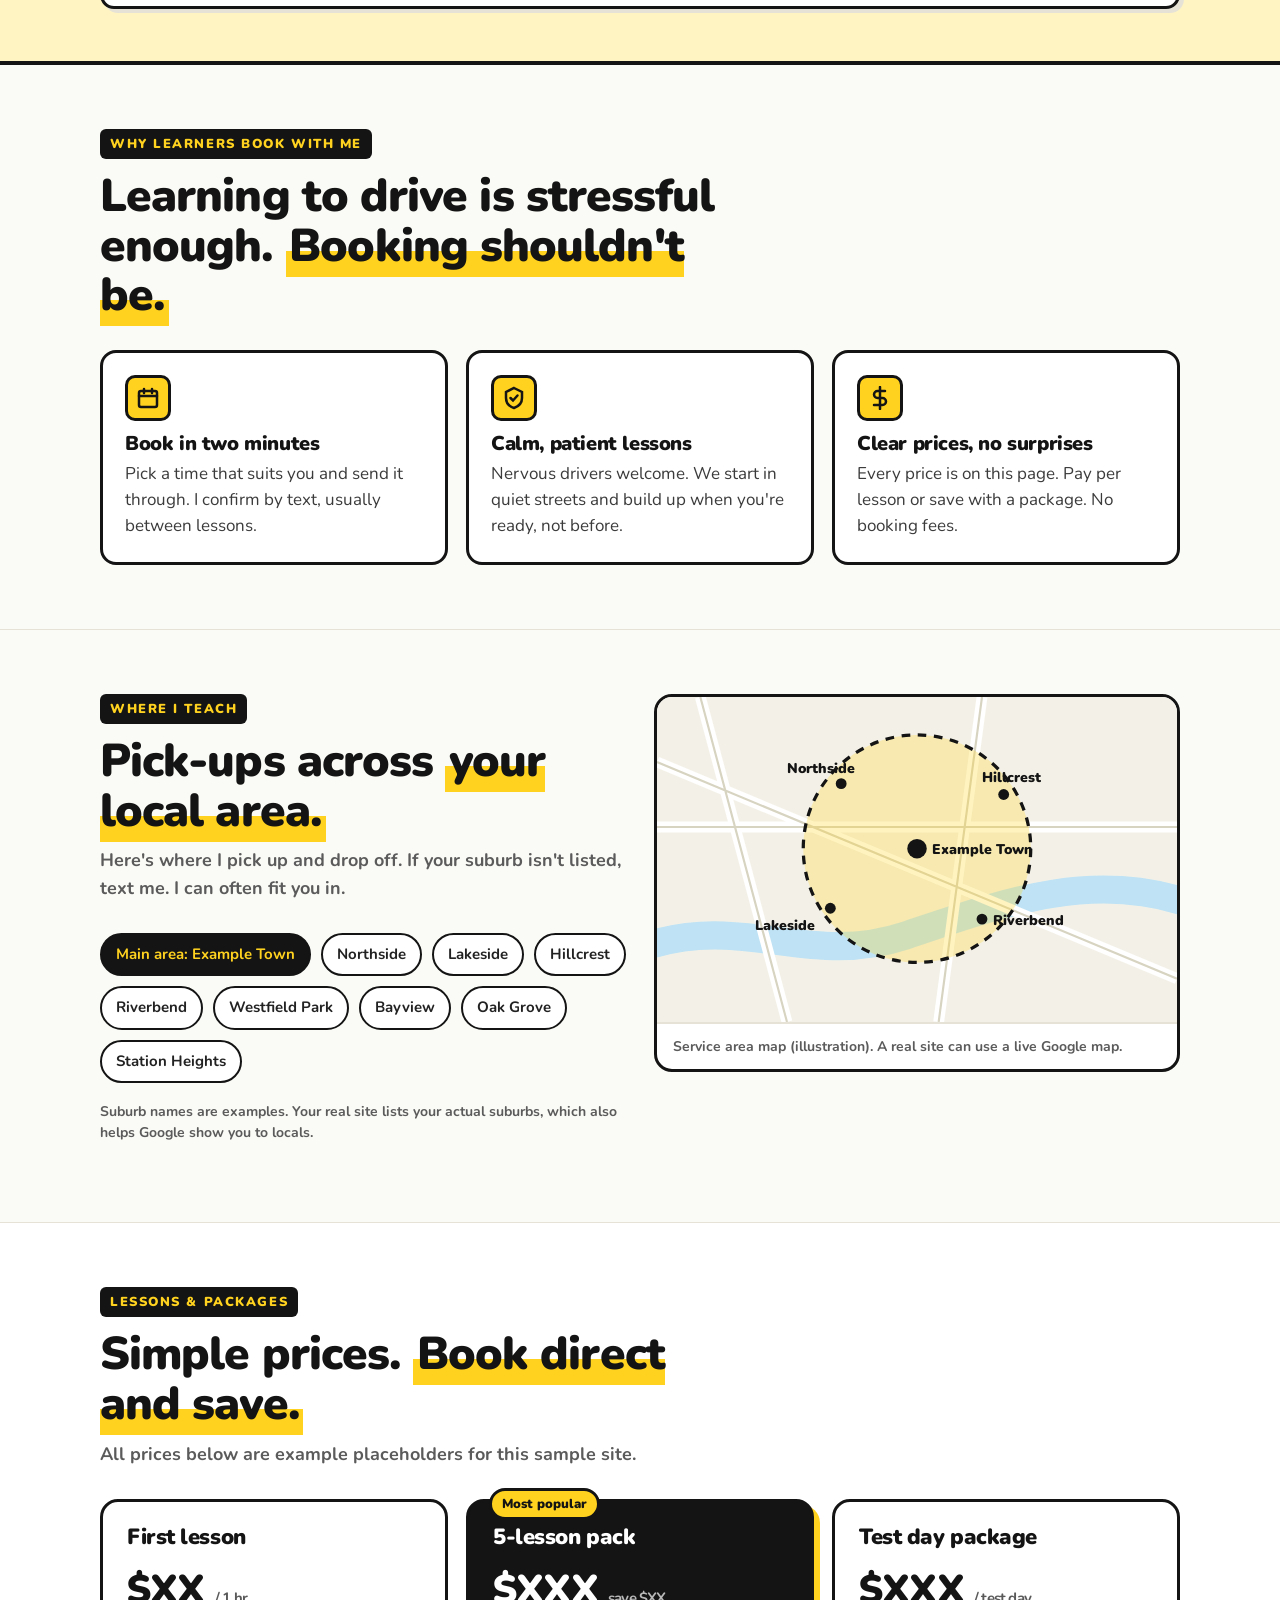
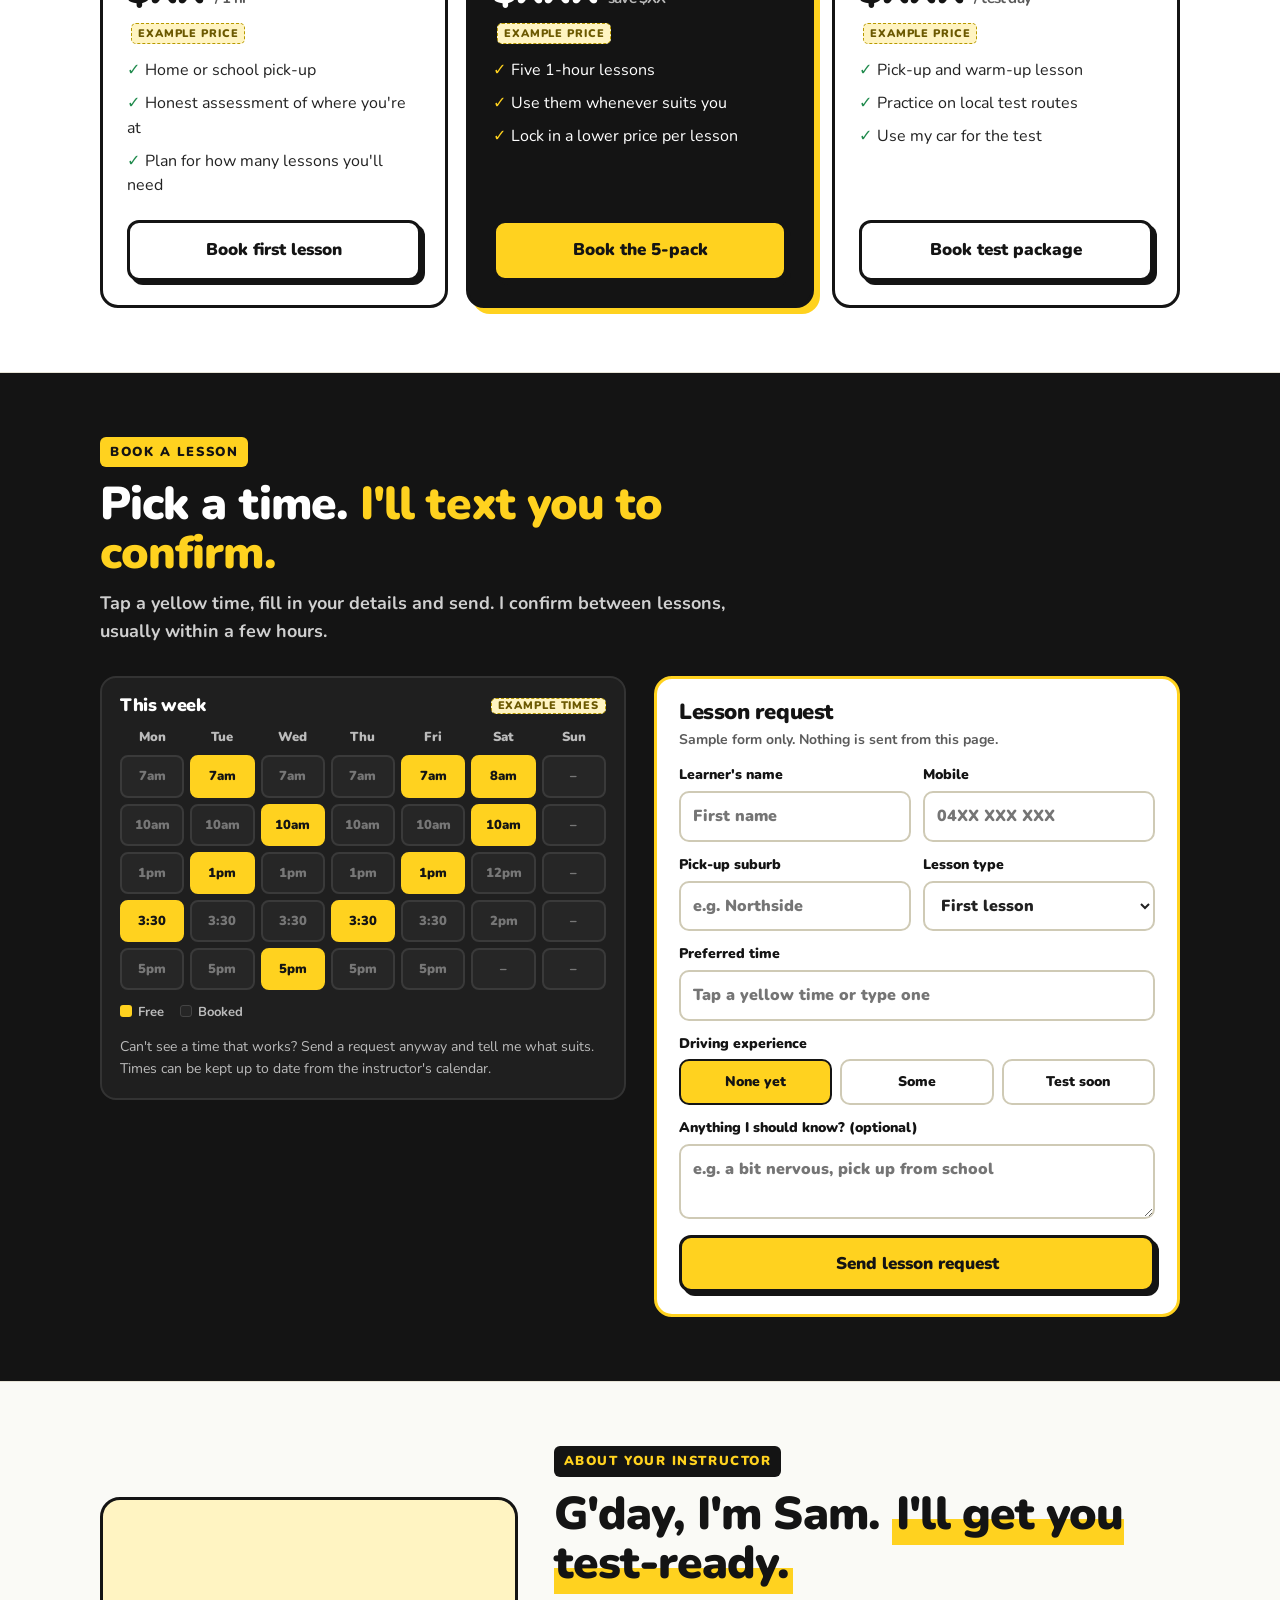
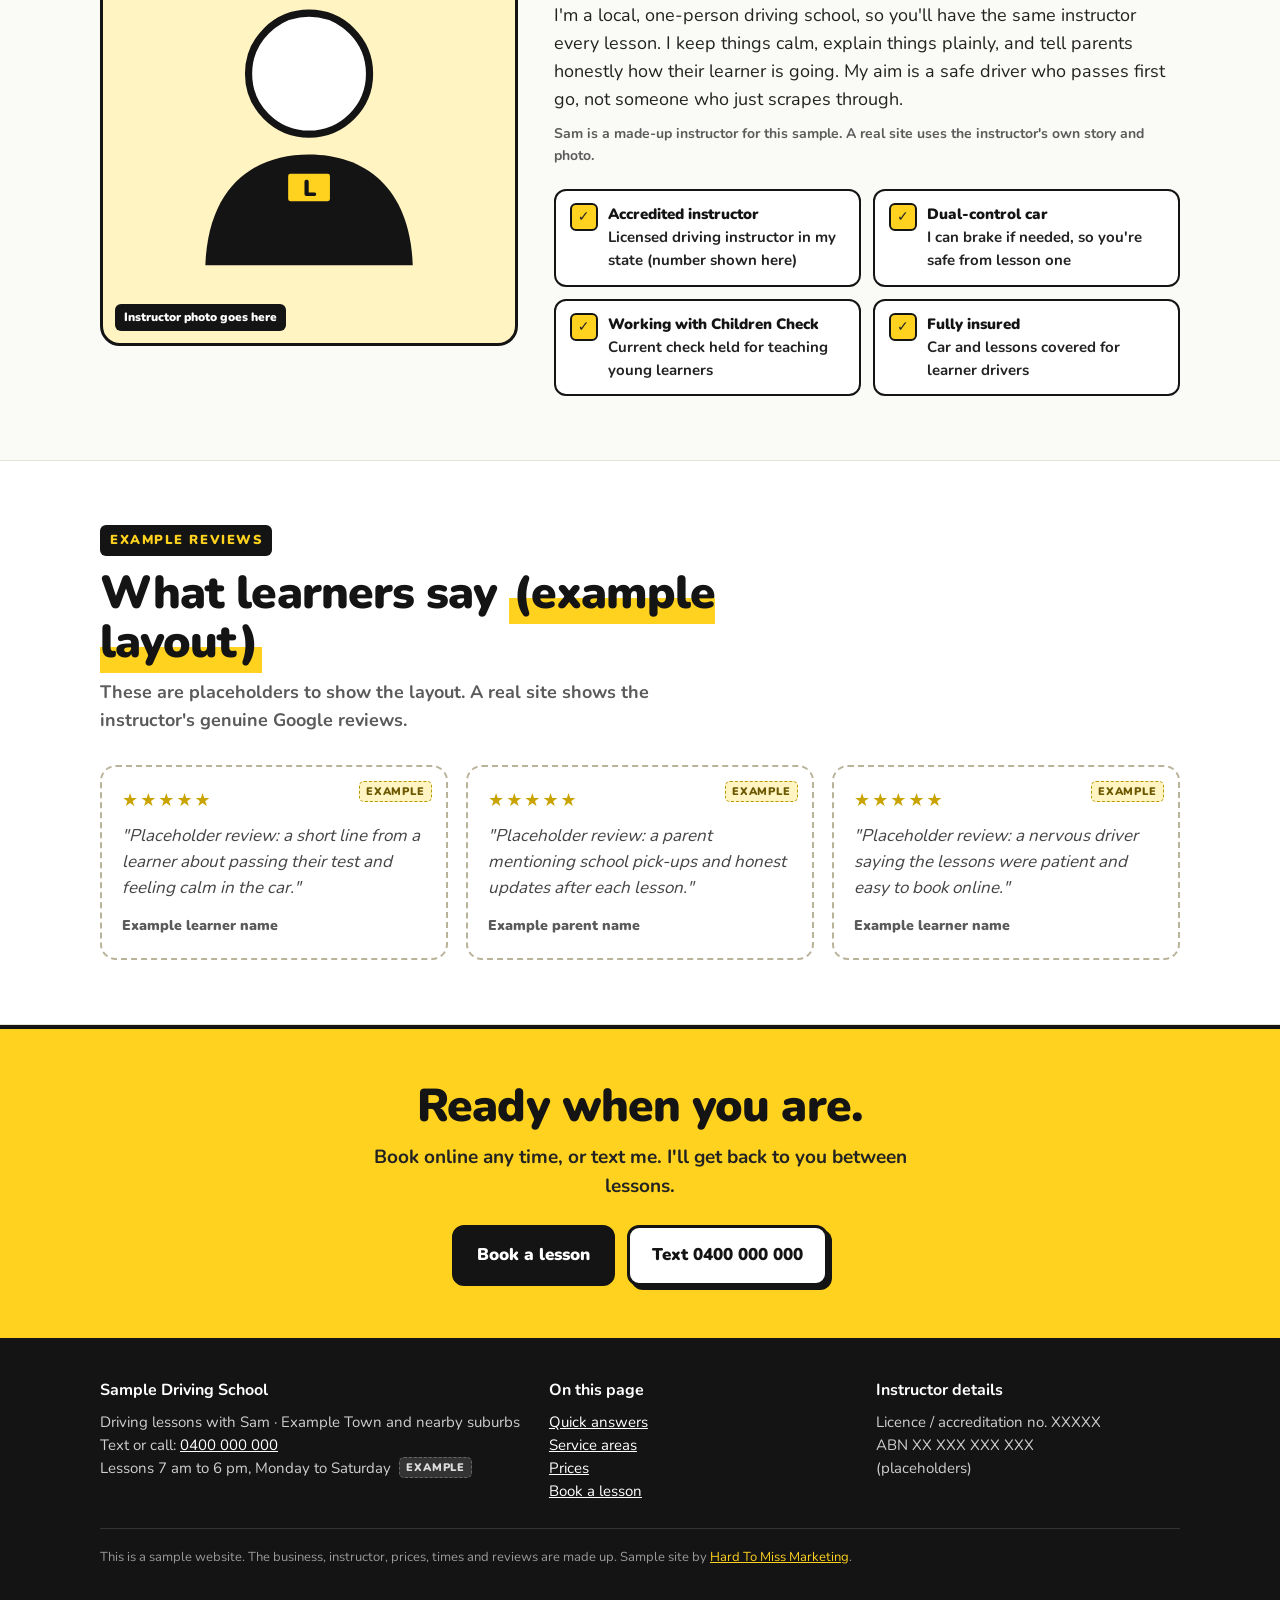
==== commit ebc140c1: "Add GoatCounter to driving instructor sample; update privacy note" ====
--- a/samples/driving-instructor/index.html
+++ b/samples/driving-instructor/index.html
@@ -524,5 +524,6 @@
 document.querySelectorAll('[data-pkg]').forEach(a=>a.addEventListener('click',()=>{document.getElementById('pkg').value=a.dataset.pkg}));
 document.getElementById('bf').addEventListener('submit',e=>{e.preventDefault();document.getElementById('ok').style.display='block'});
 </script>
+<script data-goatcounter="https://hardtomiss.goatcounter.com/count" async src="//gc.zgo.at/count.js"></script>
 </body>
 </html>
